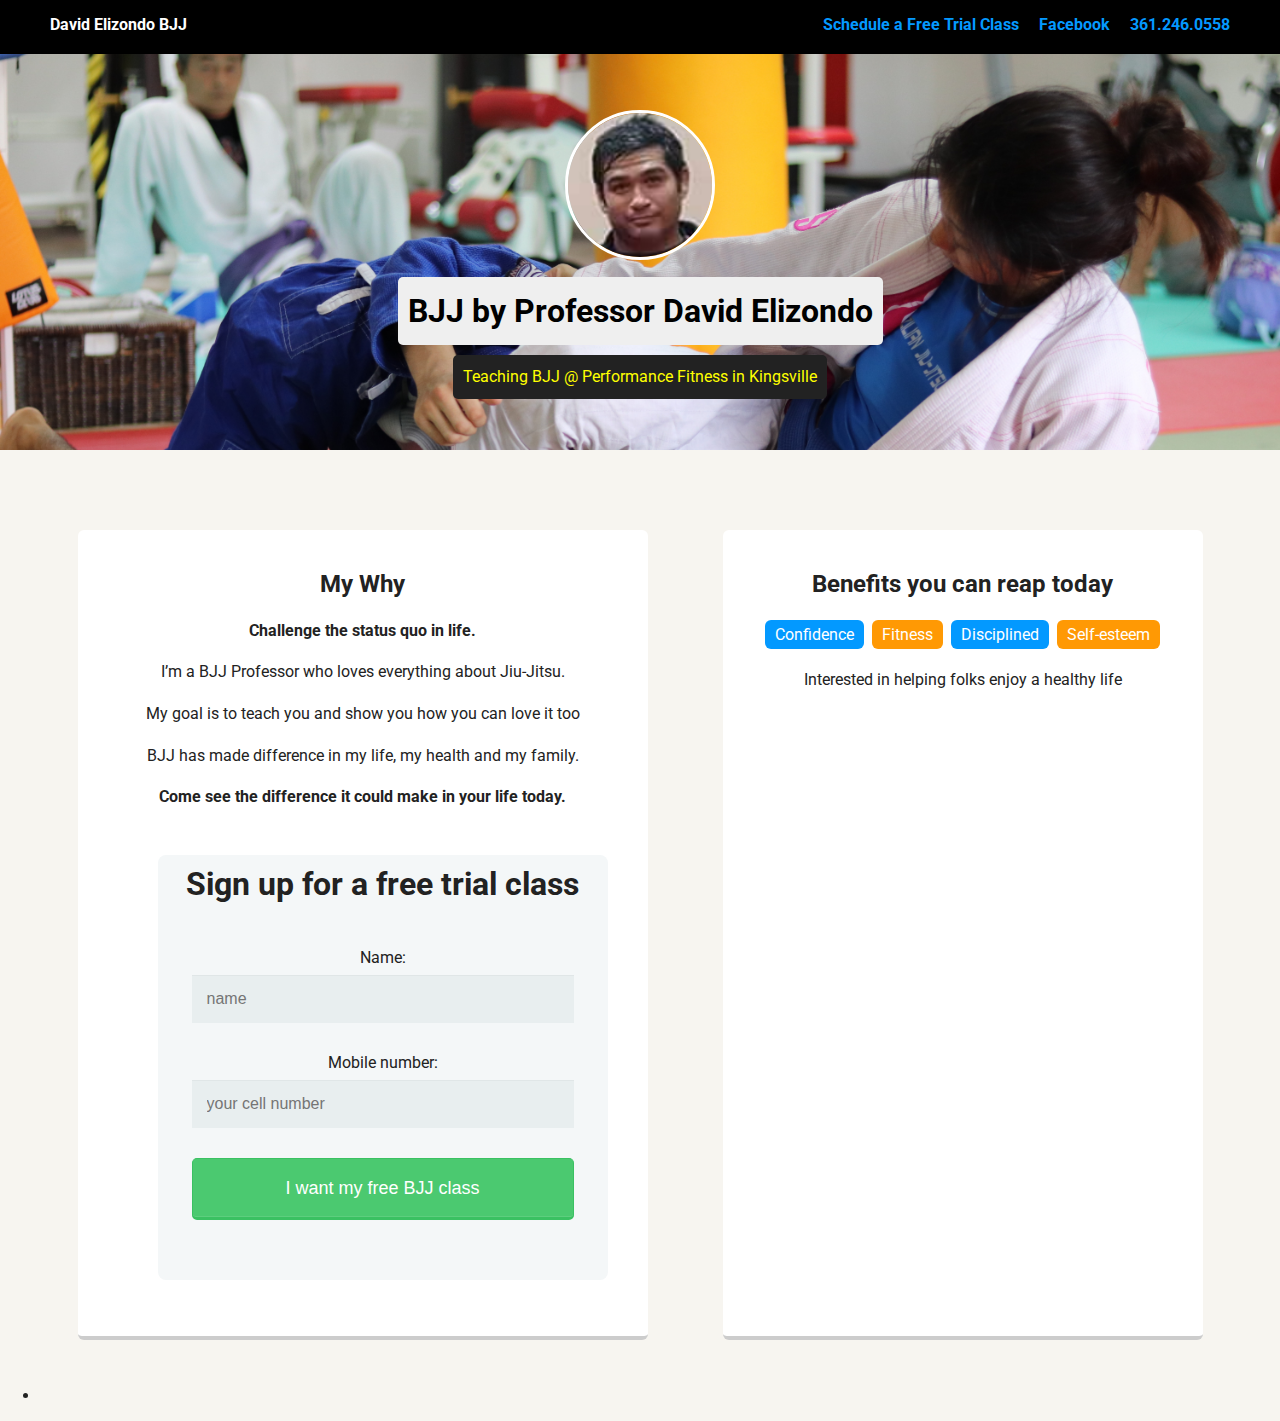
==== index.html @ a3fc33f2 "Update index.html" ====
<!doctype html>
<html lang="en">
<head>
  <meta charset="utf-8">
  <title>Elizondo BJJ</title>
  <meta name="viewport" content="width=device-width, initial-scale=1.0">
  <link rel="stylesheet" href="david.css">
  <link href="https://fonts.googleapis.com/css?family=Muli%7CRoboto:400,300,500,700,900" rel="stylesheet">
  <script src="bjj/elizondo.js"></script>
</head>
  <body>

    <div class="main-nav">
        <ul class="nav">
          <li class="name">David Elizondo BJJ</li>
          <li><a href="https://calendly.com/demetrius_dasilva">Schedule a Free Trial Class</a></li>
<!--           <li><a href="resume.html">Experience</a></li> -->
		<li><a href="https://www.facebook.com/Brazilian-Jiu-Jitsu-by-Professor-David-Elizondo-2085869981474920/">Facebook</a></li>
	  <li><a href="tel:3612460558">361.246.0558</a></li>
        </ul>
    </div>

    <header>
      <img src="david.png" alt="My headshot" class="profile-image">
      <h1 class="tag name">BJJ by Professor David Elizondo</h1>
      <p class="tag location">Teaching BJJ @ Performance Fitness in Kingsville</p>
    </header>

    <main class="flex">
      <div class="card">
        <h2>My Why</h2>
	<p><strong>Challenge the status quo in life.</strong></p>
        <p>I’m a BJJ Professor who loves everything about Jiu-Jitsu.</p> 
	<p>My goal is to teach you and show you how you can love it too</p>
	<p>BJJ has made difference in my life, my health and my family.</p>
        <p><strong>Come see the difference it could make in your life today.</strong></p>
        <ul>
	<br>
      <form action="index.html" method="post">
        <h1>Sign up for a free trial class</h1>
        <fieldset>
          <legend><span class="number"></span></legend>
        
          <label for="name">Name:</label>
          <input type="text" id="name" name="user_name" placeholder="name" required>
          <label for="number">Mobile number:</label>
          <input type="number" id="cell" name="user_cell" placeholder="your cell number" required>
<!-- 	  <label for="number">Number:</label> -->
<!--           <input type="number" id="number" name="user_cell" placeholder="number" required> -->
	  <button type="Submit">I want my free BJJ class</button>
      </form>
<!--           <li>To learn more, <a href="resume.html">view my resume.</a></li> -->
        </ul>
      </div> 

      <div class="card">
        <h2>Benefits you can reap today</h2>
        <p></p>
        <ul class="skills">
          <li>Confidence</li>
          <li>Fitness</li>
          <li>Disciplined</li>
<!--           <li>Lose Weight</li> -->
          <li>Self-esteem</li>
<!--           <li href="resume.html">To learn more view my resume</li> -->
        </ul>
	      <p>Interested in helping folks enjoy a healthy life</p>
      <div>
      	<iframe width="400" height="300" id="gmap_canvas" src="https://maps.google.com/maps?q=1724%20S%20Brahma%20Blvd.%20Kingsville%20TX%2078363&t=&z=13&ie=UTF8&iwloc=&output=embed" frameborder="0" scrolling="no" marginheight="0" marginwidth="0"></iframe>
      </div>
    </main>
	    <!-- Calendly badge widget begin -->
<link href="https://assets.calendly.com/assets/external/widget.css" rel="stylesheet">
<script src="https://assets.calendly.com/assets/external/widget.js" type="text/javascript"></script>
<script type="text/javascript">Calendly.initBadgeWidget({url: 'https://calendly.com/demetrius_dasilva', text: 'Book your Trial BJJ Class w/ Prof. David', color: '#00a2ff', branding: false});</script>
<!-- Calendly badge widget end -->	
   
      <ul>
        <li><a href="https://www.facebook.com/Brazilian-Jiu-Jitsu-by-Professor-David-Elizondo-2085869981474920" target='_blank" class="social facebook">Facebook</a></li>
      </ul>
    <footer>
      <p class="copyright">Copyright 2019, Demetrius Dasilva</p>
    </footer>
 </body>
  </html>
---- david.css ----
/* Global Layout Set-up */
* { 
  box-sizing: border-box;
}
  
body {
  margin: 0;
  padding: 0;
  text-align: center;
  font-family: 'Roboto', sans-serif;
  color: #222;
  background: #f7f5f0;
}
/* Link Styles */

a {
  text-decoration: none;
  color: #0499ff;
}
a:hover {
  color: #6633ff;
}

/* Section Styles */

.main-nav {
  width: 100%;
  background: black;
  min-height: 30px;
  padding: 10px;
  position: fixed;
  text-align: center;
}
.nav {
  display: flex;
  justify-content: space-around;
  font-weight: 700;
  list-style-type: none;
  margin: 0 auto;
  padding: 0;
}
.nav .name {
  display: none;
}
.nav li {
  padding: 5px 10px 10px 10px;
}
.nav a {
  transition: all .5s;
}
.nav a:hover {
  color: white
}

header {
  text-align: center;
  background: url('bjj-background.jpg') no-repeat top center ;
  background-size: cover;
  overflow: hidden;
  padding-top: 60px;
}
header {
  line-height: 1.5;
}
header .profile-image {
  margin-top: 50px;
  width: 150px;
  height: 150px;
  border-radius: 50%;
  border: 3px solid white;
  transition: all .5s;
}
header .profile-image:hover {
  transform: scale(1) rotate(360deg);
}
.tag {
  background-color: #efefef;
  color: black;
  padding: 10px;
  border-radius: 5px;
  display: table;
  margin: 10px auto;
} 
.location {
  background-color: #222;
  color: yellow;
}
.card {
  margin: 30px;
  padding: 20px 40px 40px;
  max-width: 600px;
  text-align: center;
  background: #fff;
  border-bottom: 4px solid #ccc;
  border-radius: 6px;
}
.card:hover {
  border-color: #ff99ff;
}

ul.skills {
  padding: 0;
  text-align: center;
}

.skills li {
  border-radius: 6px;
  display: inline-block;
  background: #ff9904;
  color: white;
  padding: 5px 10px;
  margin: 2px;
}

.skills li:nth-child(odd) {
  background: #0399ff;
}
form {
  max-width: 450px;
  margin: 10px auto;
  padding: 10px 20px;
  background: #f4f7f8;
  border-radius: 8px;
}

h1 {
  margin: 0 0 30px 0;
  text-align: center;
}

input[type="text"],
input[type="password"],
input[type="date"],
input[type="datetime"],
input[type="email"],
input[type="number"],
input[type="search"],
input[type="tel"],
input[type="time"],
input[type="url"],
textarea,
select {
  background: rgba(255,255,255,0.1);
  border: none;
  font-size: 16px;
  height: auto;
  margin: 0;
  outline: 0;
  padding: 15px;
  width: 100%;
  background-color: #e8eeef;
  color: #8a97a0;
  box-shadow: 0 1px 0 rgba(0,0,0,0.03) inset;
  margin-bottom: 30px;
}

input[type="radio"],
input[type="checkbox"] {
  margin: 0 4px 8px 0;
}

select {
  padding: 6px;
  height: 32px;
  border-radius: 2px;
}

button {
  padding: 19px 39px 18px 39px;
  color: #FFF;
  background-color: #4bc970;
  font-size: 18px;
  text-align: center;
  font-style: normal;
  border-radius: 5px;
  width: 100%;
  border: 1px solid #3ac162;
  border-width: 1px 1px 3px;
  box-shadow: 0 -1px 0 rgba(255,255,255,0.1) inset;
  margin-bottom: 10px;
}

fieldset {
  margin-bottom: 30px;
  border: none;
}

legend {
  font-size: 1.4em;
  margin-bottom: 10px;
}

label {
  display: block;
  margin-bottom: 8px;
}

label.light {
  font-weight: 300;
  display: inline;
}
footer {
  width: 100%;
  min-height: 30px;
  padding: 20px 0 40px 20px;
}

footer .copyright {
  top: -8px;
  margin-right: 20px;
  font-size: .75em;
}

footer ul {
  list-style-type: none;
  margin: 0;
  padding: 0;
}

footer ul li {
  display: inline-block;
}

a.social {
  display: inline-block;
  text-indent: -9999px;
  margin-left: 5px;
  width: 30px;
  height: 30px;
  background-size: 30px 30px;
  opacity: .5;
  transition: all .25s;
}
a.twitter {
  background-image: url(images/twitter.svg);
}
a.linkedin {
  background-image: url(images/linkedin.svg);
}
a.github {
  background-image: url(images/github.svg);
}
a.social:hover {
  opacity: 1;
}
.clearfix {
  clear: both;
}

/* Styles for larger screens */
@media screen and (min-width: 720px) {
  
  .flex {
      display: flex;
      max-width: 1200px;
      justify-content: space-around;
      margin: 0 auto;
  }

  header {
    min-height: 450px;
  }

  .nav {
    max-width: 1200px;
  }

  .nav .name {
    display: block;
    margin-right: auto;
    color: white;
  }

  main {
    padding-top: 50px;
  }

  main p {
    line-height: 1.6em;
  }

  footer {
    font-size: 1.3em;
    max-width: 1200px;
    margin: 40px auto;
  }

}
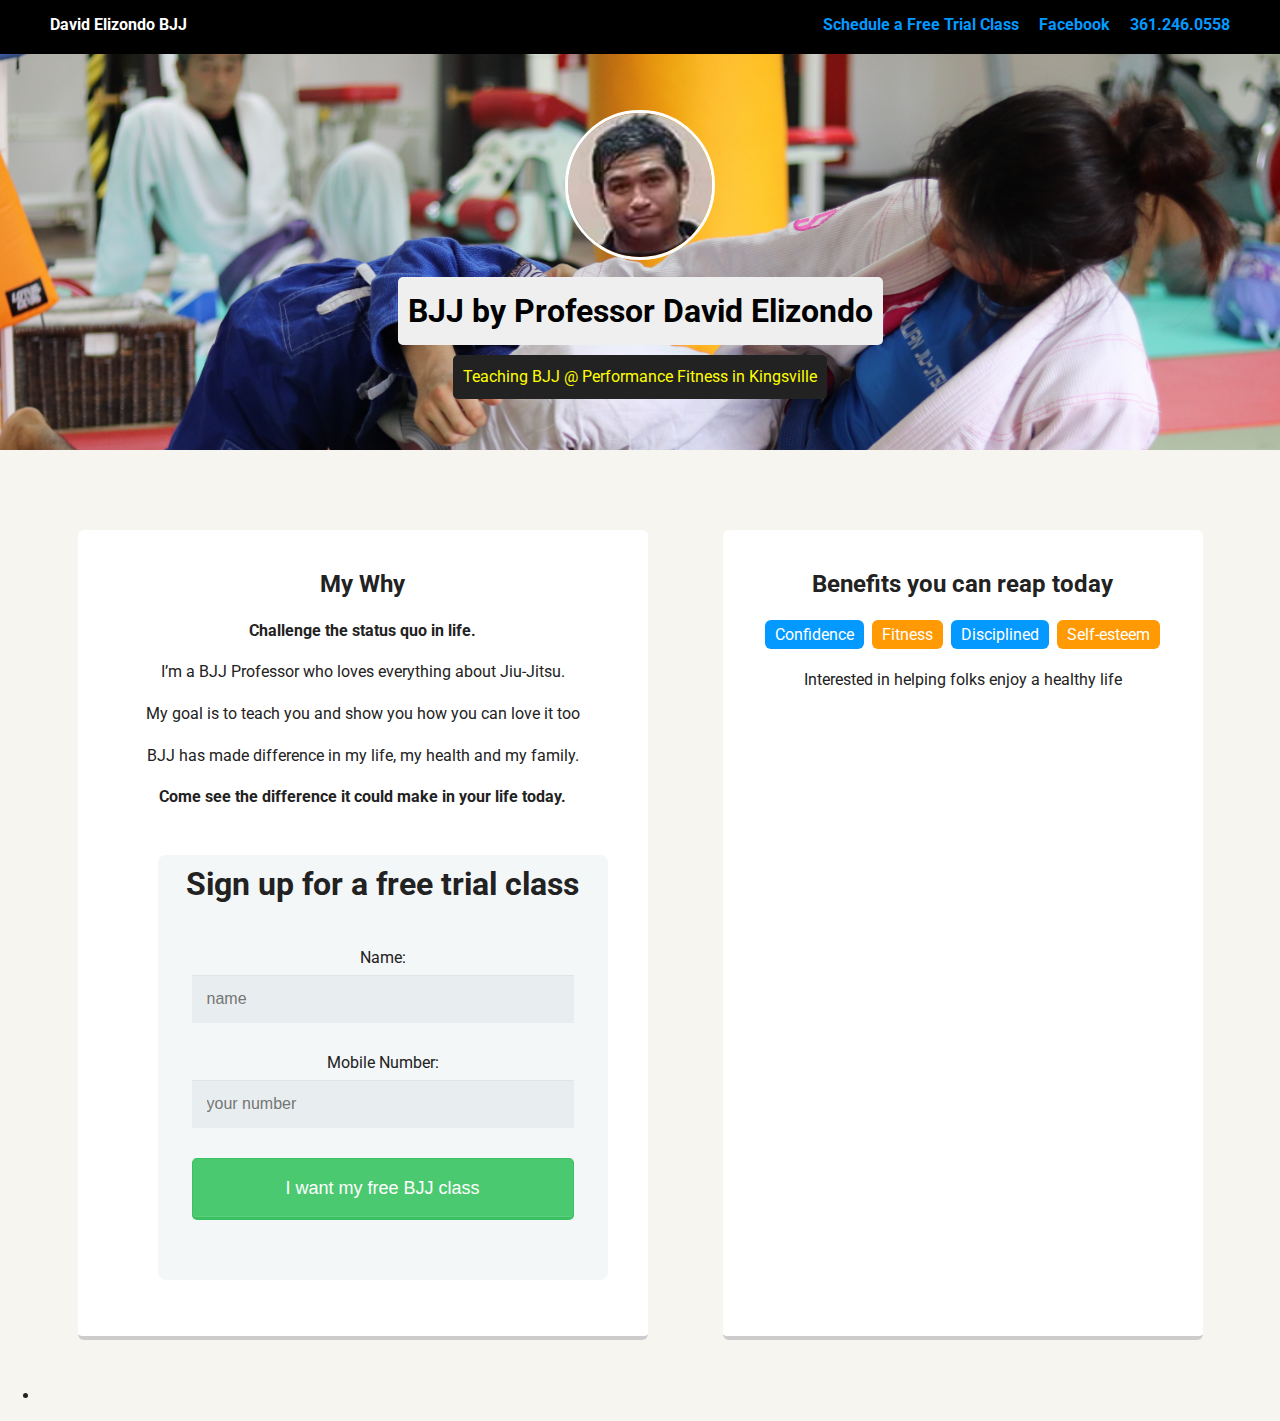
==== commit e3de9012: "Update index.html" ====
--- a/index.html
+++ b/index.html
@@ -43,8 +43,8 @@
         
           <label for="name">Name:</label>
           <input type="text" id="name" name="user_name" placeholder="name" required>
-          <label for="number">Mobile number:</label>
-          <input type="number" id="cell" name="user_cell" placeholder="your cell number" required>
+          <label for="number">Mobile Number:</label>
+          <input type="number" id="cell" name="user_cell" placeholder="your number" required>
 <!-- 	  <label for="number">Number:</label> -->
 <!--           <input type="number" id="number" name="user_cell" placeholder="number" required> -->
 	  <button type="Submit">I want my free BJJ class</button>
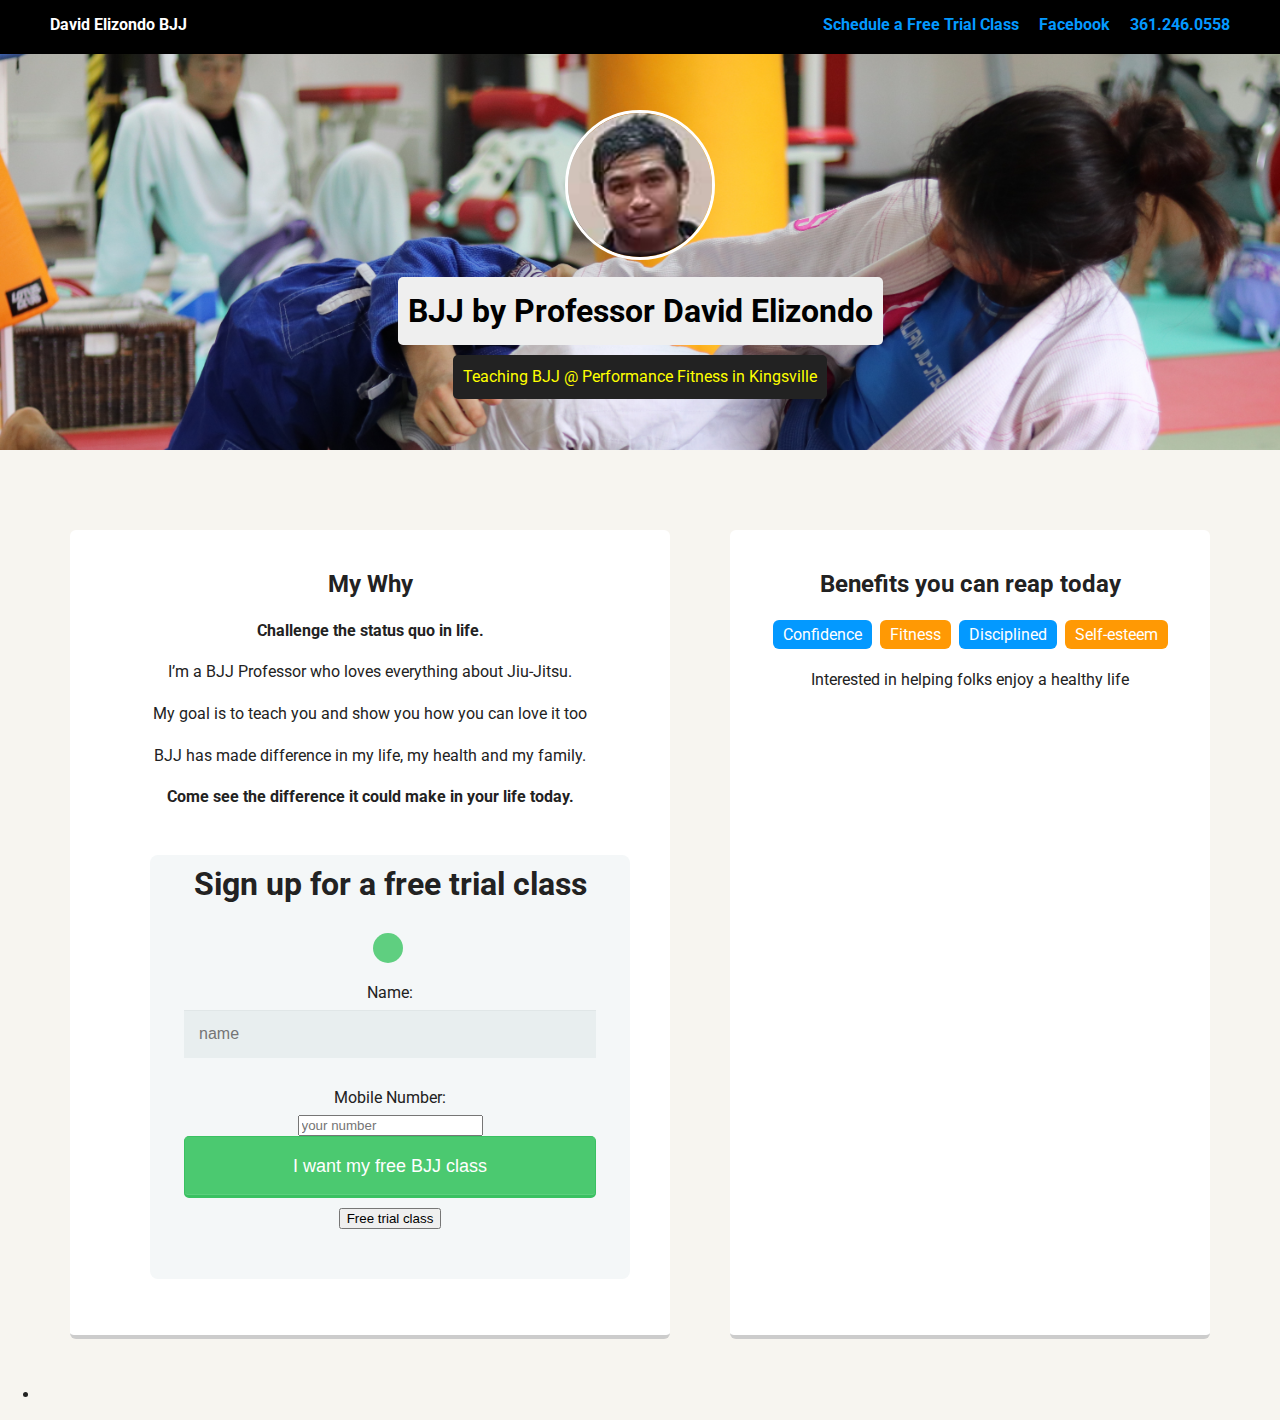
==== commit c540800f: "Update index.html" ====
--- a/index.html
+++ b/index.html
@@ -47,7 +47,11 @@
           <input type="number" id="cell" name="user_cell" placeholder="your number" required>
 <!-- 	  <label for="number">Number:</label> -->
 <!--           <input type="number" id="number" name="user_cell" placeholder="number" required> -->
-	  <button type="Submit">I want my free BJJ class</button>
+	  <button action="Submit">I want my free BJJ class</button>
+		<form action="https://calendly.com/demetrius_dasilva">
+   		<input type="submit" value="Free trial class">
+		</form>
+	</fieldset> 
       </form>
 <!--           <li>To learn more, <a href="resume.html">view my resume.</a></li> -->
         </ul>
--- a/david.css
+++ b/david.css
@@ -133,7 +133,7 @@
 input[type="date"],
 input[type="datetime"],
 input[type="email"],
-input[type="number"],
+input[type="Mobile number"],
 input[type="search"],
 input[type="tel"],
 input[type="time"],
@@ -199,6 +199,27 @@
   font-weight: 300;
   display: inline;
 }
+
+.number {
+  background-color: #5fcf80;
+  color: #fff;
+  height: 30px;
+  width: 30px;
+  display: inline-block;
+  font-size: 0.8em;
+  margin-right:4px;
+  line-height: 30px;
+  text-align: center;
+  text-shadow: 0 1px 0 rgba(255,255,255,0.2);
+  border-radius: 100%;
+}
+
+@media screen and (min-width: 480px) {
+
+  form {
+    max-width: 480px;
+  }
+
 footer {
   width: 100%;
   min-height: 30px;
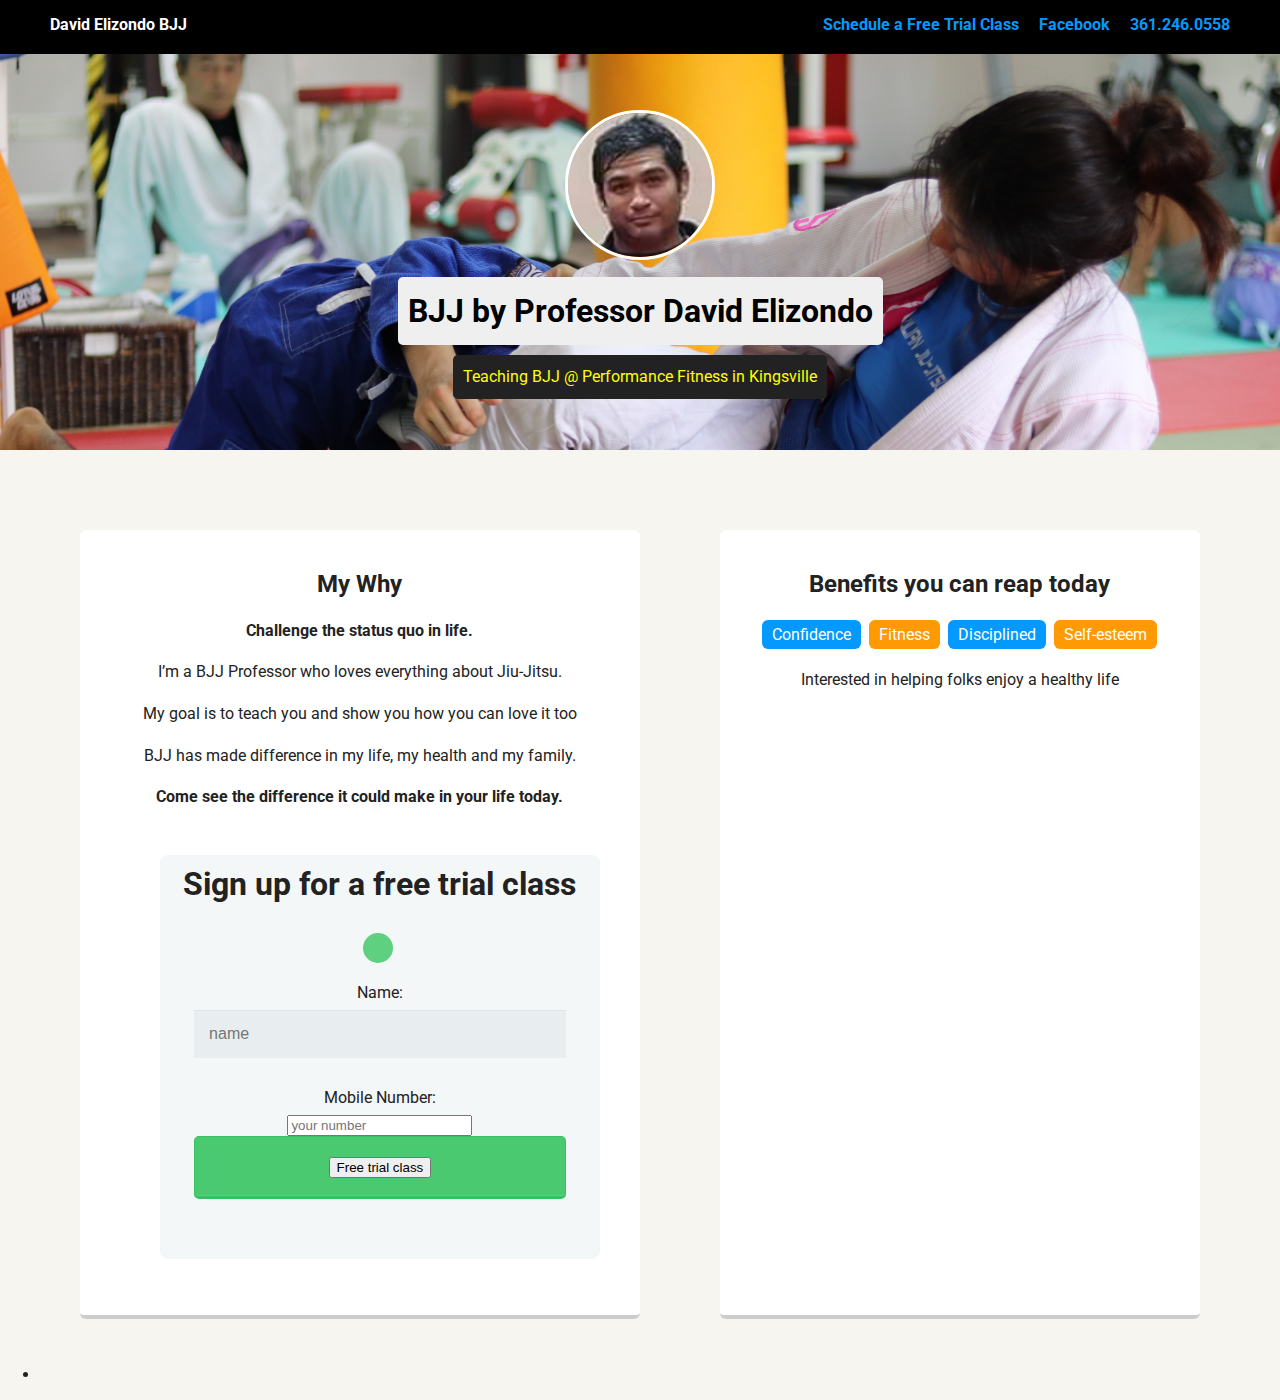
==== commit 8ac6ca28: "Update index.html" ====
--- a/index.html
+++ b/index.html
@@ -47,9 +47,11 @@
           <input type="number" id="cell" name="user_cell" placeholder="your number" required>
 <!-- 	  <label for="number">Number:</label> -->
 <!--           <input type="number" id="number" name="user_cell" placeholder="number" required> -->
-	  <button action="Submit">I want my free BJJ class</button>
+	  <button onclick="https://calendly.com/demetrius_dasilva"</button>
 		<form action="https://calendly.com/demetrius_dasilva">
    		<input type="submit" value="Free trial class">
+	
+			
 		</form>
 	</fieldset> 
       </form>
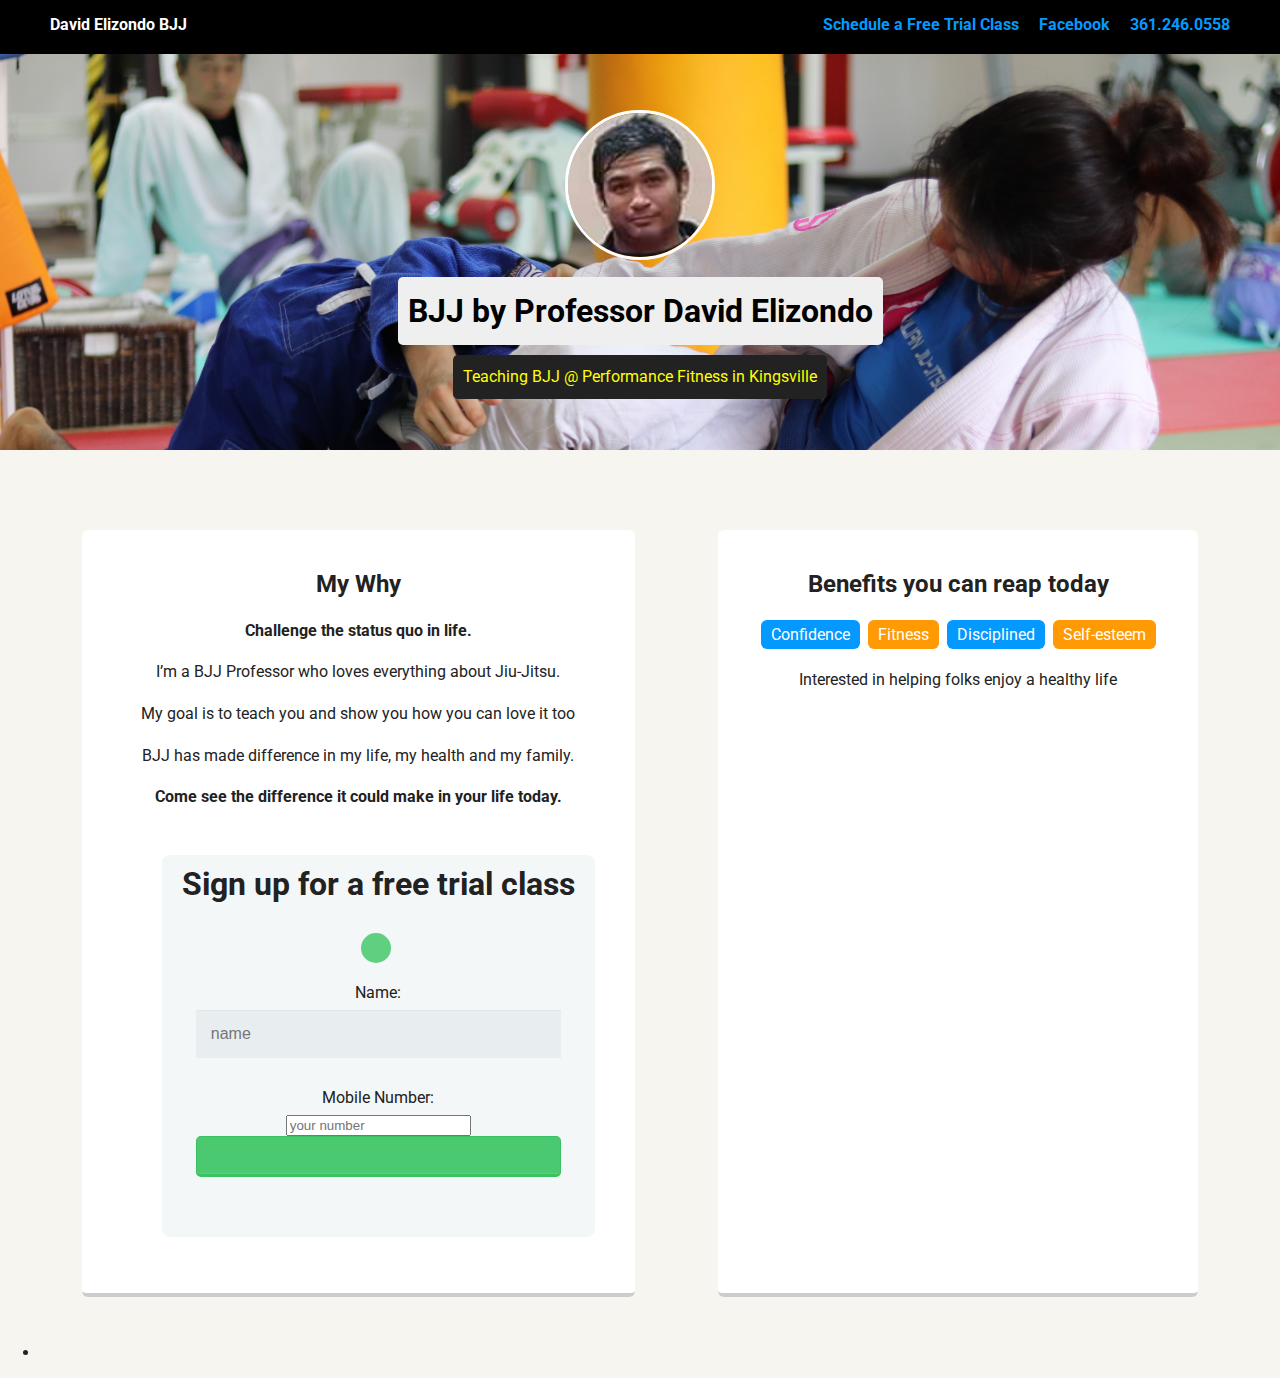
==== commit 80f295a5: "Update index.html" ====
--- a/index.html
+++ b/index.html
@@ -49,7 +49,7 @@
 <!--           <input type="number" id="number" name="user_cell" placeholder="number" required> -->
 	  <button onclick="https://calendly.com/demetrius_dasilva"</button>
 		<form action="https://calendly.com/demetrius_dasilva">
-   		<input type="submit" value="Free trial class">
+   	
 	
 			
 		</form>
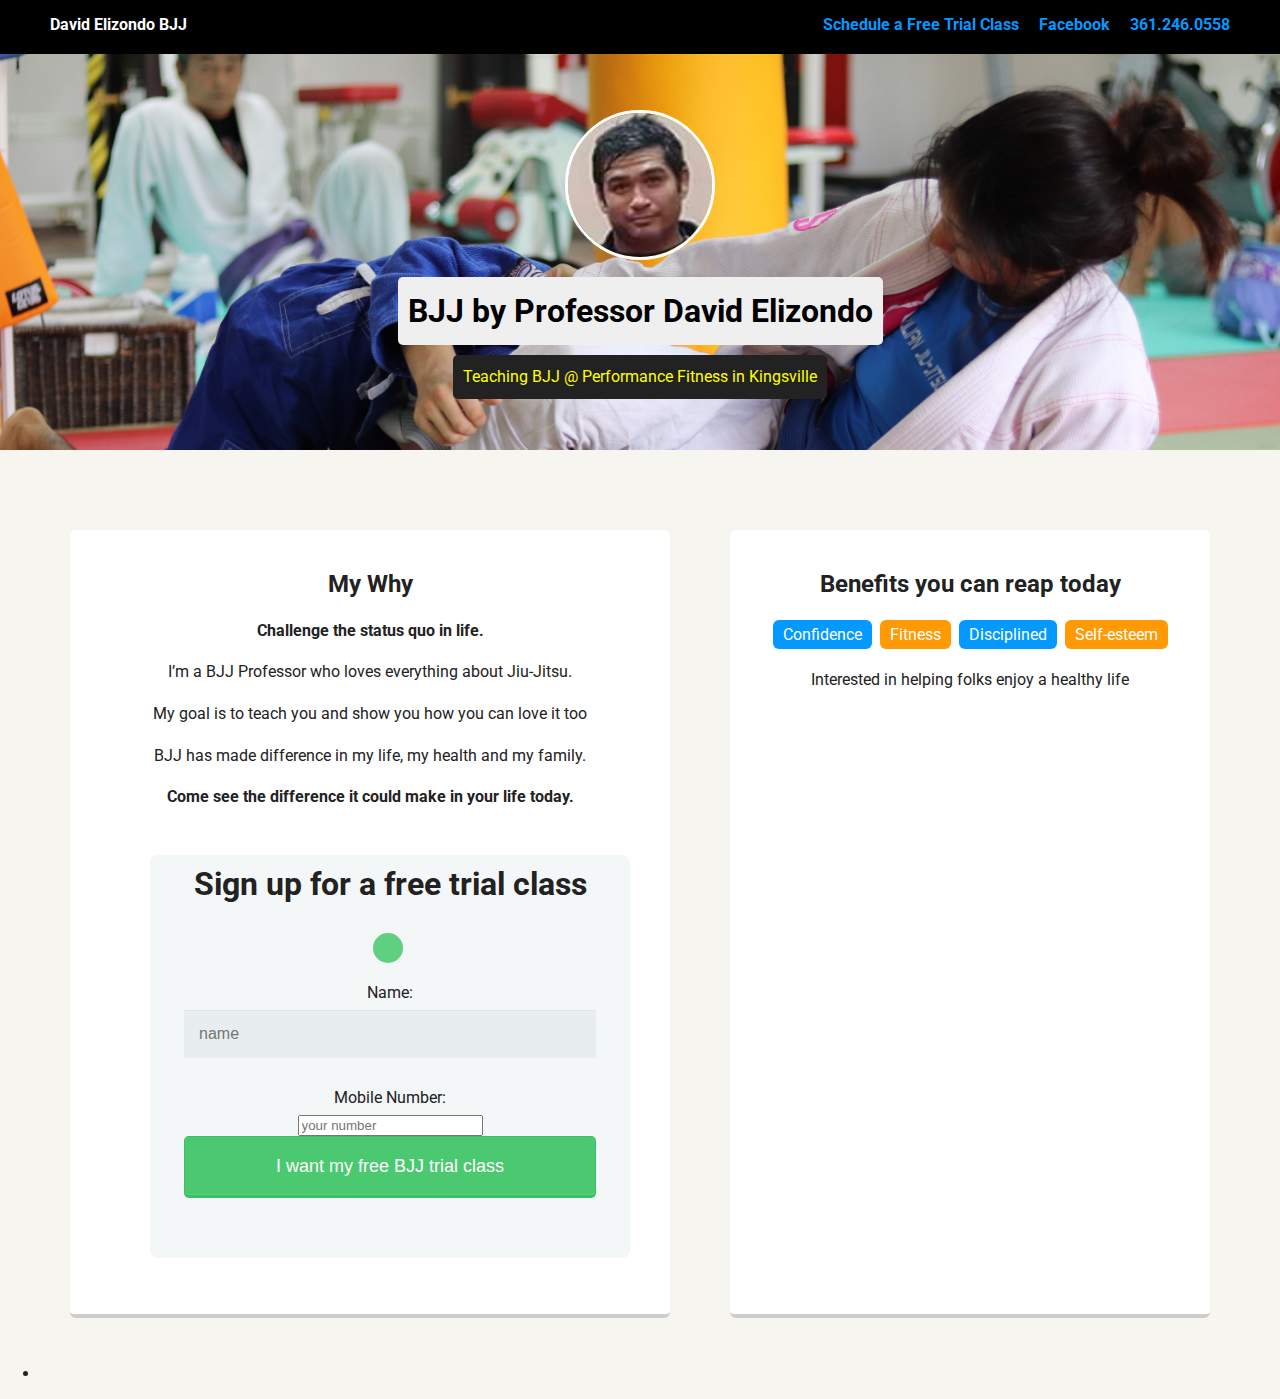
==== commit af32f5e6: "Update index.html" ====
--- a/index.html
+++ b/index.html
@@ -47,12 +47,10 @@
           <input type="number" id="cell" name="user_cell" placeholder="your number" required>
 <!-- 	  <label for="number">Number:</label> -->
 <!--           <input type="number" id="number" name="user_cell" placeholder="number" required> -->
-	  <button onclick="https://calendly.com/demetrius_dasilva"</button>
-		<form action="https://calendly.com/demetrius_dasilva">
-   	
-	
-			
-		</form>
+	  <button onclick="https://calendly.com/demetrius_dasilva">I want my free BJJ trial class</button>
+	  <form action="https://calendly.com/demetrius_dasilva">
+           
+	  </form>
 	</fieldset> 
       </form>
 <!--           <li>To learn more, <a href="resume.html">view my resume.</a></li> -->
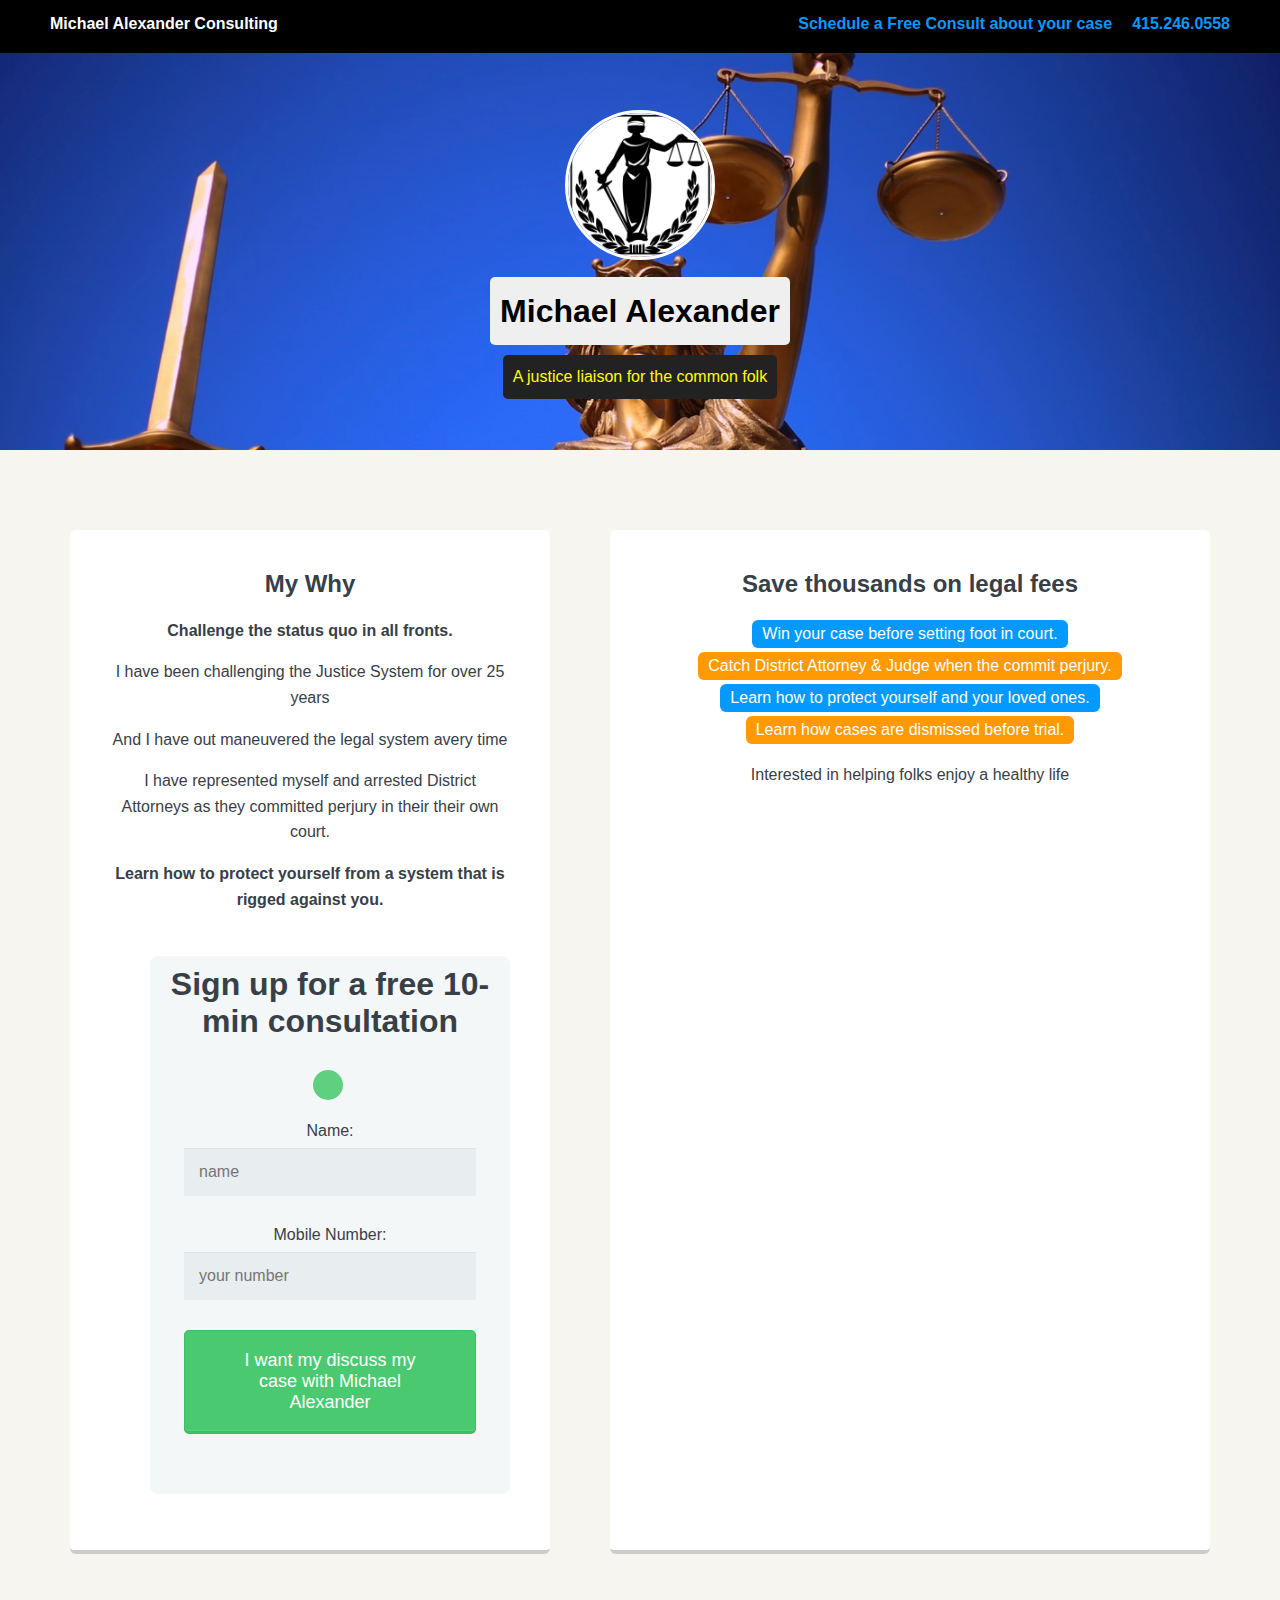
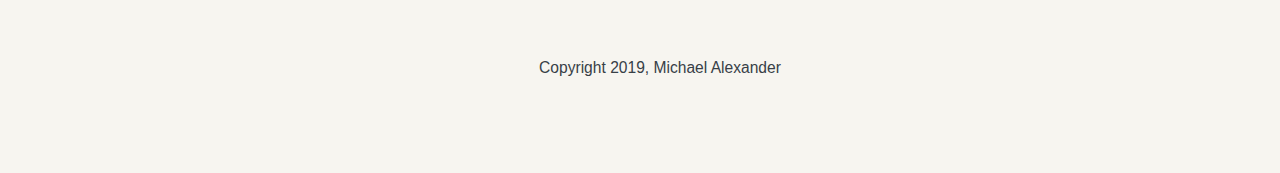
==== commit 2a06932a: "Rename michael-alexander-law.html to index.html" ====
--- a/index.html
+++ b/index.html
@@ -2,42 +2,42 @@
 <html lang="en">
 <head>
   <meta charset="utf-8">
-  <title>Elizondo BJJ</title>
+  <title>Michael Alexander</title>
   <meta name="viewport" content="width=device-width, initial-scale=1.0">
-  <link rel="stylesheet" href="david.css">
+  <link rel="stylesheet" href="michael-alexander.css">
   <link href="https://fonts.googleapis.com/css?family=Muli%7CRoboto:400,300,500,700,900" rel="stylesheet">
-  <script src="bjj/elizondo.js"></script>
+  <script src="law/michaelalexander.js"></script>
 </head>
   <body>
 
     <div class="main-nav">
         <ul class="nav">
-          <li class="name">David Elizondo BJJ</li>
-          <li><a href="https://calendly.com/demetrius_dasilva">Schedule a Free Trial Class</a></li>
+          <li class="name">Michael Alexander Consulting</li>
+          <li><a href="https://calendly.com/demetrius_dasilva">Schedule a Free Consult about your case</a></li>
 <!--           <li><a href="resume.html">Experience</a></li> -->
-		<li><a href="https://www.facebook.com/Brazilian-Jiu-Jitsu-by-Professor-David-Elizondo-2085869981474920/">Facebook</a></li>
-	  <li><a href="tel:3612460558">361.246.0558</a></li>
+		<!--<li><a href="https://www.facebook.com/Brazilian-Jiu-Jitsu-by-Professor-David-Elizondo-2085869981474920/">Facebook</a></li> -->
+	  <li><a href="tel:4155196031">415.246.0558</a></li>
         </ul>
     </div>
 
     <header>
-      <img src="david.png" alt="My headshot" class="profile-image">
-      <h1 class="tag name">BJJ by Professor David Elizondo</h1>
-      <p class="tag location">Teaching BJJ @ Performance Fitness in Kingsville</p>
+      <img src="lawscale.jpg" alt="law scale" class="profile-image">
+      <h1 class="tag name">Michael Alexander</h1>
+      <p class="tag location">A justice liaison for the common folk</p>
     </header>
 
     <main class="flex">
       <div class="card">
         <h2>My Why</h2>
-	<p><strong>Challenge the status quo in life.</strong></p>
-        <p>I’m a BJJ Professor who loves everything about Jiu-Jitsu.</p> 
-	<p>My goal is to teach you and show you how you can love it too</p>
-	<p>BJJ has made difference in my life, my health and my family.</p>
-        <p><strong>Come see the difference it could make in your life today.</strong></p>
+	<p><strong>Challenge the status quo in all fronts.</strong></p>
+        <p>I have been challenging the Justice System for over 25 years</p> 
+	<p>And I have out maneuvered the legal system avery time</p>
+	<p>I have represented myself and arrested District Attorneys as they committed perjury in their their own court.</p>
+        <p><strong>Learn how to protect yourself from a system that is rigged against you.</strong></p>
         <ul>
 	<br>
       <form action="index.html" method="post">
-        <h1>Sign up for a free trial class</h1>
+        <h1>Sign up for a free 10-min consultation</h1>
         <fieldset>
           <legend><span class="number"></span></legend>
         
@@ -47,7 +47,7 @@
           <input type="number" id="cell" name="user_cell" placeholder="your number" required>
 <!-- 	  <label for="number">Number:</label> -->
 <!--           <input type="number" id="number" name="user_cell" placeholder="number" required> -->
-	  <button onclick="https://calendly.com/demetrius_dasilva">I want my free BJJ trial class</button>
+	  <button onclick="https://calendly.com/demetrius_dasilva">I want my discuss my case with Michael Alexander</button>
 	  <form action="https://calendly.com/demetrius_dasilva">
            
 	  </form>
@@ -58,32 +58,32 @@
       </div> 
 
       <div class="card">
-        <h2>Benefits you can reap today</h2>
+        <h2>Save thousands on legal fees</h2>
         <p></p>
         <ul class="skills">
-          <li>Confidence</li>
-          <li>Fitness</li>
-          <li>Disciplined</li>
+          <li>Win your case before setting foot in court.</li>
+          <li>Catch District Attorney & Judge when the commit perjury.</li>
+          <li>Learn how to protect yourself and your loved ones.</li>
 <!--           <li>Lose Weight</li> -->
-          <li>Self-esteem</li>
+          <li>Learn how cases are dismissed before trial.</li>
 <!--           <li href="resume.html">To learn more view my resume</li> -->
         </ul>
 	      <p>Interested in helping folks enjoy a healthy life</p>
-      <div>
+      <!--<div>
       	<iframe width="400" height="300" id="gmap_canvas" src="https://maps.google.com/maps?q=1724%20S%20Brahma%20Blvd.%20Kingsville%20TX%2078363&t=&z=13&ie=UTF8&iwloc=&output=embed" frameborder="0" scrolling="no" marginheight="0" marginwidth="0"></iframe>
-      </div>
+      </div> -->
     </main>
 	    <!-- Calendly badge widget begin -->
 <link href="https://assets.calendly.com/assets/external/widget.css" rel="stylesheet">
 <script src="https://assets.calendly.com/assets/external/widget.js" type="text/javascript"></script>
-<script type="text/javascript">Calendly.initBadgeWidget({url: 'https://calendly.com/demetrius_dasilva', text: 'Book your Trial BJJ Class w/ Prof. David', color: '#00a2ff', branding: false});</script>
+<script type="text/javascript">Calendly.initBadgeWidget({url: 'https://calendly.com/demetrius_dasilva', text: 'Book your call with Michael Alexander', color: '#00a2ff', branding: false});</script>
 <!-- Calendly badge widget end -->	
    
       <ul>
-        <li><a href="https://www.facebook.com/Brazilian-Jiu-Jitsu-by-Professor-David-Elizondo-2085869981474920" target='_blank" class="social facebook">Facebook</a></li>
-      </ul>
+        <!--<li><<a href="https://www.facebook.com/Brazilian-Jiu-Jitsu-by-Professor-David-Elizondo-2085869981474920" target='_blank" class="social facebook">Facebook</a></li>
+      </ul>-->
     <footer>
-      <p class="copyright">Copyright 2019, Demetrius Dasilva</p>
+      <p class="copyright">Copyright 2019, Michael Alexander</p>
     </footer>
  </body>
   </html>
--- a/michael-alexander.css
+++ b/michael-alexander.css
@@ -0,0 +1,325 @@
+/* Global Layout Set-up */
+* { 
+  box-sizing: border-box;
+}
+  
+body {
+  margin: 0;
+  padding: 0;
+  text-align: center;
+  font-family: 'Roboto', sans-serif;
+  color: #222;
+  background: #f7f5f0;
+}
+/* Link Styles */
+
+a {
+  text-decoration: none;
+  color: #0499ff;
+}
+a:hover {
+  color: #6633ff;
+}
+
+/* Section Styles */
+
+.main-nav {
+  width: 100%;
+  background: black;
+  min-height: 30px;
+  padding: 10px;
+  position: fixed;
+  text-align: center;
+}
+.nav {
+  display: flex;
+  justify-content: space-around;
+  font-weight: 700;
+  list-style-type: none;
+  margin: 0 auto;
+  padding: 0;
+}
+.nav .name {
+  display: none;
+}
+.nav li {
+  padding: 5px 10px 10px 10px;
+}
+.nav a {
+  transition: all .5s;
+}
+.nav a:hover {
+  color: white
+}
+
+header {
+  text-align: center;
+  background: url('blind-justice-lady.png') no-repeat top center ;
+  background-size: cover;
+  overflow: hidden;
+  padding-top: 60px;
+}
+header {
+  line-height: 1.5;
+}
+header .profile-image {
+  margin-top: 50px;
+  width: 150px;
+  height: 150px;
+  border-radius: 50%;
+  border: 3px solid white;
+  transition: all .5s;
+}
+header .profile-image:hover {
+  transform: scale(1) rotate(360deg);
+}
+.tag {
+  background-color: #efefef;
+  color: black;
+  padding: 10px;
+  border-radius: 5px;
+  display: table;
+  margin: 10px auto;
+} 
+.location {
+  background-color: #222;
+  color: yellow;
+}
+.card {
+  margin: 30px;
+  padding: 20px 40px 40px;
+  max-width: 600px;
+  text-align: center;
+  background: #fff;
+  border-bottom: 4px solid #ccc;
+  border-radius: 6px;
+}
+.card:hover {
+  border-color: #ff99ff;
+}
+
+ul.skills {
+  padding: 0;
+  text-align: center;
+}
+
+.skills li {
+  border-radius: 6px;
+  display: inline-block;
+  background: #ff9904;
+  color: white;
+  padding: 5px 10px;
+  margin: 2px;
+}
+
+.skills li:nth-child(odd) {
+  background: #0399ff;
+}
+form {
+  max-width: 450px;
+  margin: 10px auto;
+  padding: 10px 20px;
+  background: #f4f7f8;
+  border-radius: 8px;
+}
+
+body {
+  font-family: 'Nunito', sans-serif;
+  color: #384047;
+}
+
+form {
+  max-width: 300px;
+  margin: 10px auto;
+  padding: 10px 20px;
+  background: #f4f7f8;
+  border-radius: 8px;
+}
+
+h1 {
+  margin: 0 0 30px 0;
+  text-align: center;
+}
+
+input[type="text"],
+input[type="password"],
+input[type="date"],
+input[type="datetime"],
+input[type="email"],
+input[type="number"],
+input[type="search"],
+input[type="tel"],
+input[type="time"],
+input[type="url"],
+textarea,
+select {
+  background: rgba(255,255,255,0.1);
+  border: none;
+  font-size: 16px;
+  height: auto;
+  margin: 0;
+  outline: 0;
+  padding: 15px;
+  width: 100%;
+  background-color: #e8eeef;
+  color: #8a97a0;
+  box-shadow: 0 1px 0 rgba(0,0,0,0.03) inset;
+  margin-bottom: 30px;
+}
+
+input[type="radio"],
+input[type="checkbox"] {
+  margin: 0 4px 8px 0;
+}
+
+select {
+  padding: 6px;
+  height: 32px;
+  border-radius: 2px;
+}
+
+button {
+  padding: 19px 39px 18px 39px;
+  color: #FFF;
+  background-color: #4bc970;
+  font-size: 18px;
+  text-align: center;
+  font-style: normal;
+  border-radius: 5px;
+  width: 100%;
+  border: 1px solid #3ac162;
+  border-width: 1px 1px 3px;
+  box-shadow: 0 -1px 0 rgba(255,255,255,0.1) inset;
+  margin-bottom: 10px;
+}
+
+fieldset {
+  margin-bottom: 30px;
+  border: none;
+}
+
+legend {
+  font-size: 1.4em;
+  margin-bottom: 10px;
+}
+
+label {
+  display: block;
+  margin-bottom: 8px;
+}
+
+label.light {
+  font-weight: 300;
+  display: inline;
+}
+
+.number {
+  background-color: #5fcf80;
+  color: #fff;
+  height: 30px;
+  width: 30px;
+  display: inline-block;
+  font-size: 0.8em;
+  margin-right: 4px;
+  line-height: 30px;
+  text-align: center;
+  text-shadow: 0 1px 0 rgba(255,255,255,0.2);
+  border-radius: 100%;
+}
+
+@media screen and (min-width: 480px) {
+
+  form {
+    max-width: 480px;
+  }
+
+}
+
+footer {
+  width: 100%;
+  min-height: 30px;
+  padding: 20px 0 40px 20px;
+}
+
+footer .copyright {
+  top: -8px;
+  margin-right: 20px;
+  font-size: .75em;
+}
+
+footer ul {
+  list-style-type: none;
+  margin: 0;
+  padding: 0;
+}
+
+footer ul li {
+  display: inline-block;
+}
+
+a.social {
+  display: inline-block;
+  text-indent: -9999px;
+  margin-left: 5px;
+  width: 30px;
+  height: 30px;
+  background-size: 30px 30px;
+  opacity: .5;
+  transition: all .25s;
+}
+a.twitter {
+  background-image: url(images/twitter.svg);
+}
+a.linkedin {
+  background-image: url(images/linkedin.svg);
+}
+a.github {
+  background-image: url(images/github.svg);
+}
+a.social:hover {
+  opacity: 1;
+}
+.clearfix {
+  clear: both;
+}
+
+/* Styles for larger screens */
+@media screen and (min-width: 720px) {
+  
+  .flex {
+      display: flex;
+      max-width: 1200px;
+      justify-content: space-around;
+      margin: 0 auto;
+  }
+
+  header {
+    min-height: 450px;
+  }
+
+  .nav {
+    max-width: 1200px;
+  }
+
+  .nav .name {
+    display: block;
+    margin-right: auto;
+    color: white;
+  }
+
+  main {
+    padding-top: 50px;
+  }
+
+  main p {
+    line-height: 1.6em;
+  }
+
+  footer {
+    font-size: 1.3em;
+    max-width: 1200px;
+    margin: 40px auto;
+  }
+
+}
+
